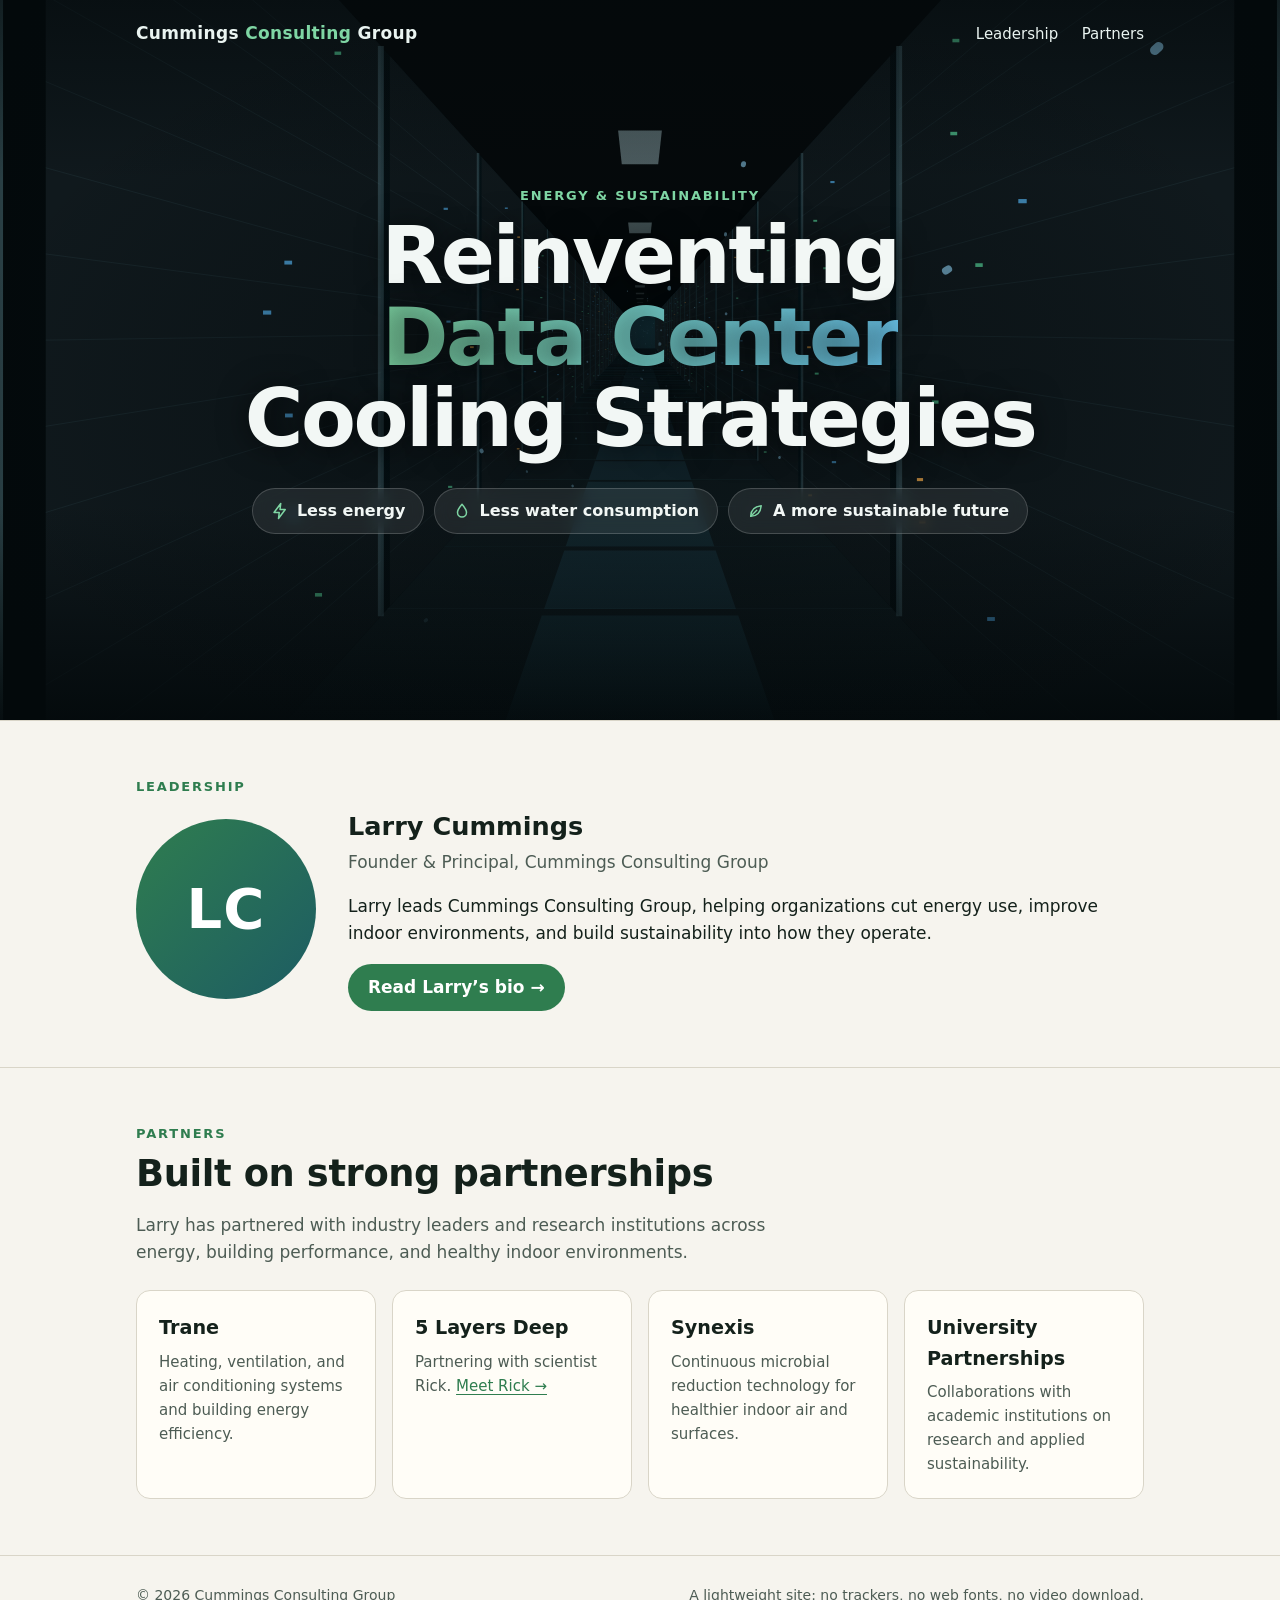
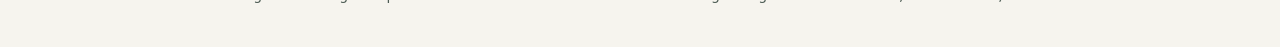
==== index.html @ 524c6b6d "Polish hero: line icons, shorter hero, dark-mode toggle tokens Swap emoji key-point markers for inli" ====
<!doctype html>
<html lang="en">
<head>
  <meta charset="utf-8">
  <meta name="viewport" content="width=device-width, initial-scale=1">
  <title>Cummings Consulting Group</title>
  <meta name="description" content="Cummings Consulting Group: reinventing data center cooling strategies for less energy, less water, and a more sustainable future. Led by Larry Cummings.">
  <meta name="theme-color" content="#2f7d4f">
  <link rel="icon" href="data:image/svg+xml,%3Csvg xmlns='http://www.w3.org/2000/svg' viewBox='0 0 32 32'%3E%3Ccircle cx='16' cy='16' r='14' fill='%232f7d4f'/%3E%3Cpath d='M9 20c6 0 12-4 14-12-8 1-14 6-14 12z' fill='%23fff'/%3E%3C/svg%3E">
  <link rel="stylesheet" href="styles.css">
</head>
<body>
  <header class="wrap top over">
    <a class="brand" href="index.html">Cummings <span>Consulting</span> Group</a>
    <nav>
      <a href="#leadership">Leadership</a>
      <a href="#partners">Partners</a>
    </nav>
  </header>

  <main>
    <section class="hero-full" aria-label="Introduction">
      <canvas id="aisle" aria-hidden="true"></canvas>
      <!-- To use real footage instead, add a file (e.g. hero.mp4, ideally under 3 MB) and uncomment:
      <video class="hero-media" autoplay muted loop playsinline preload="metadata" poster="hero-poster.jpg">
        <source src="hero.mp4" type="video/mp4">
      </video>
      -->
      <div class="hero-shade"></div>
      <div class="hero-copy wrap">
        <p class="eyebrow">Energy &amp; Sustainability</p>
        <h1>Reinventing <span class="hl">Data Center</span><br>Cooling Strategies</h1>
        <ul class="points">
          <li><svg viewBox="0 0 24 24" width="18" height="18" fill="none" stroke="currentColor" stroke-width="2" stroke-linecap="round" stroke-linejoin="round" aria-hidden="true"><path d="M13 2 4 14h7l-1 8 9-12h-7z"/></svg>Less energy</li>
          <li><svg viewBox="0 0 24 24" width="18" height="18" fill="none" stroke="currentColor" stroke-width="2" stroke-linecap="round" stroke-linejoin="round" aria-hidden="true"><path d="M12 3s-6 7-6 11a6 6 0 0 0 12 0c0-4-6-11-6-11z"/></svg>Less water consumption</li>
          <li><svg viewBox="0 0 24 24" width="18" height="18" fill="none" stroke="currentColor" stroke-width="2" stroke-linecap="round" stroke-linejoin="round" aria-hidden="true"><path d="M5 19c0-8 5-13 14-14-1 9-6 14-14 14z"/><path d="M5 19 13 11"/></svg>A more sustainable future</li>
        </ul>
      </div>
    </section>

    <section id="leadership">
      <div class="wrap">
        <p class="eyebrow">Leadership</p>
        <div class="leader">
          <div class="avatar" aria-hidden="true">LC</div>
          <div>
            <h3>Larry Cummings</h3>
            <p class="role">Founder &amp; Principal, Cummings Consulting Group</p>
            <p>Larry leads Cummings Consulting Group, helping organizations cut energy use, improve indoor environments, and build sustainability into how they operate.</p>
            <a class="btn" href="larry-cummings.html">Read Larry’s bio →</a>
          </div>
        </div>
      </div>
    </section>

    <section id="partners">
      <div class="wrap">
        <p class="eyebrow">Partners</p>
        <h2>Built on strong partnerships</h2>
        <p style="color:var(--muted);max-width:60ch;margin:0">Larry has partnered with industry leaders and research institutions across energy, building performance, and healthy indoor environments.</p>
        <div class="partners">
          <article class="partner">
            <h3>Trane</h3>
            <p>Heating, ventilation, and air conditioning systems and building energy efficiency.</p>
          </article>
          <article class="partner">
            <h3><a href="https://5layersdeep.com" target="_blank" rel="noopener">5 Layers Deep</a></h3>
            <p>Partnering with scientist Rick. <a href="https://5layersdeep.com" target="_blank" rel="noopener">Meet Rick →</a></p>
          </article>
          <article class="partner">
            <h3>Synexis</h3>
            <p>Continuous microbial reduction technology for healthier indoor air and surfaces.</p>
          </article>
          <article class="partner">
            <h3>University Partnerships</h3>
            <p>Collaborations with academic institutions on research and applied sustainability.</p>
          </article>
        </div>
      </div>
    </section>
  </main>

  <footer>
    <div class="wrap">
      <span>© 2026 Cummings Consulting Group</span>
      <span>A lightweight site: no trackers, no web fonts, no video download.</span>
    </div>
  </footer>
  <script src="hero.js" defer></script>
</body>
</html>
---- styles.css ----
/* Cummings Consulting Group — one stylesheet, system fonts, no external requests. */
:root {
  --bg: #f6f4ee;
  --ink: #14211b;
  --muted: #4d5c54;
  --line: #d9d5c8;
  --leaf: #2f7d4f;
  --sun: #e8a33d;
  --sky: #1d5c63;
  --card: #fffdf7;
  color-scheme: light dark;
}
@media (prefers-color-scheme: dark) {
  :root:not([data-theme="light"]) {
    --bg: #0e1613;
    --ink: #e9efe9;
    --muted: #a5b3ab;
    --line: #26332d;
    --leaf: #6cc28c;
    --sun: #f2b450;
    --sky: #6fb6bd;
    --card: #141f1a;
    color-scheme: dark;
  }
}
:root[data-theme="dark"] {
  --bg: #0e1613;
  --ink: #e9efe9;
  --muted: #a5b3ab;
  --line: #26332d;
  --leaf: #6cc28c;
  --sun: #f2b450;
  --sky: #6fb6bd;
  --card: #141f1a;
  color-scheme: dark;
}
* { box-sizing: border-box; }
html { scroll-behavior: smooth; }
body {
  margin: 0;
  background: var(--bg);
  color: var(--ink);
  font: 17px/1.6 ui-sans-serif, system-ui, -apple-system, "Segoe UI", Roboto, sans-serif;
}
a { color: var(--leaf); text-underline-offset: 3px; }
a:hover { color: var(--sky); }
.wrap { max-width: 1040px; margin: 0 auto; padding: 0 16px; }

header.top {
  display: flex; justify-content: space-between; align-items: center;
  padding: 20px 16px; gap: 16px;
}
.brand { font-weight: 700; letter-spacing: .02em; text-decoration: none; color: var(--ink); }
.brand span { color: var(--leaf); }
nav a { margin-left: 18px; text-decoration: none; color: var(--muted); font-size: 15px; }
nav a:hover { color: var(--ink); }

/* Hero: full-bleed animated aisle (canvas) or optional video */
header.top.over {
  position: absolute; top: 0; left: 0; right: 0; z-index: 3;
}
header.top.over .brand, header.top.over nav a { color: #eaf4f1; }
header.top.over .brand span { color: #7fd6a4; }
.hero-full {
  position: relative; min-height: 80vh; min-height: 80svh;
  display: grid; place-items: center; overflow: hidden;
  background: #03090b; color: #f2f7f5; border-top: 0; padding: 0;
}
#aisle, .hero-media, .hero-shade { position: absolute; inset: 0; width: 100%; height: 100%; }
.hero-media { object-fit: cover; }
.hero-shade {
  background:
    radial-gradient(ellipse at 50% 55%, rgba(3,9,11,.55) 0%, rgba(3,9,11,.15) 55%, rgba(3,9,11,0) 75%),
    linear-gradient(to bottom, rgba(3,9,11,.6) 0%, rgba(3,9,11,0) 25%, rgba(3,9,11,0) 70%, rgba(3,9,11,.9) 100%);
}
.hero-copy { position: relative; z-index: 2; text-align: center; padding-top: 60px; padding-bottom: 60px; }
.hero-copy .eyebrow { color: #7fd6a4; }
.hero-copy h1 {
  font-size: clamp(2.3rem, 7vw, 5rem); line-height: 1.02; margin: 8px 0 28px;
  letter-spacing: -0.03em; text-shadow: 0 2px 30px rgba(0,0,0,.6);
}
.hero-copy .hl {
  white-space: nowrap;
  background: linear-gradient(90deg, #7fd6a4, #6cc8ee);
  -webkit-background-clip: text; background-clip: text; color: transparent;
}
.points {
  list-style: none; padding: 0; margin: 0 auto;
  display: flex; flex-wrap: wrap; justify-content: center; gap: 10px;
}
.points li {
  background: rgba(255,255,255,.08); border: 1px solid rgba(255,255,255,.18);
  backdrop-filter: blur(8px); -webkit-backdrop-filter: blur(8px);
  border-radius: 999px; padding: 9px 18px; font-weight: 600; font-size: 16px;
}
.points li { display: inline-flex; align-items: center; gap: 8px; }
.points svg { color: #7fd6a4; flex: none; }
.partner h3 a { color: inherit; text-decoration: none; }
.partner h3 a:hover { color: var(--leaf); }

section { padding: 56px 0; border-top: 1px solid var(--line); }
.eyebrow {
  text-transform: uppercase; letter-spacing: .14em; font-size: 13px;
  color: var(--leaf); font-weight: 700; margin: 0 0 8px;
}
h2 { font-size: clamp(1.6rem, 3.6vw, 2.3rem); margin: 0 0 16px; letter-spacing: -0.01em; line-height: 1.15; }

/* Leader */
.leader { display: grid; grid-template-columns: 180px 1fr; gap: 32px; align-items: center; }
.avatar {
  width: 180px; height: 180px; border-radius: 50%;
  background: linear-gradient(135deg, var(--leaf), var(--sky));
  display: grid; place-items: center; color: #fff;
  font-size: 56px; font-weight: 700; letter-spacing: .02em;
}
.leader h3 { font-size: 1.6rem; margin: 0; }
.leader .role { color: var(--muted); margin: 2px 0 14px; }
.btn {
  display: inline-block; padding: 10px 20px; border-radius: 999px;
  background: var(--leaf); color: #fff; text-decoration: none; font-weight: 600;
}
.btn:hover { background: var(--sky); color: #fff; }

/* Partners */
.partners { display: grid; grid-template-columns: repeat(auto-fit, minmax(220px, 1fr)); gap: 16px; margin-top: 24px; }
.partner {
  background: var(--card); border: 1px solid var(--line); border-radius: 14px;
  padding: 22px; position: relative; overflow: hidden;
}
.partner h3 { margin: 0 0 6px; font-size: 1.2rem; }
.partner p { margin: 0; color: var(--muted); font-size: 15px; }

/* Bio page */
.bio { display: grid; grid-template-columns: 220px 1fr; gap: 40px; padding: 32px 0 56px; }
.bio .avatar { width: 220px; height: 220px; font-size: 68px; }
.bio h1 { font-size: clamp(2rem, 5vw, 3rem); margin: 0; letter-spacing: -0.02em; }
.bio .role { color: var(--muted); margin: 4px 0 24px; font-size: 1.1rem; }
.todo {
  border: 1px dashed var(--sun); border-radius: 10px; padding: 12px 16px;
  color: var(--muted); font-size: 15px; background: color-mix(in srgb, var(--sun) 8%, transparent);
}

footer { border-top: 1px solid var(--line); padding: 28px 0 40px; color: var(--muted); font-size: 14px; }
footer .wrap { display: flex; justify-content: space-between; flex-wrap: wrap; gap: 8px; }

@media (max-width: 640px) {
  .leader, .bio { grid-template-columns: 1fr; justify-items: start; }
  .avatar, .bio .avatar { width: 120px; height: 120px; font-size: 40px; }
  nav a { margin-left: 12px; }
}
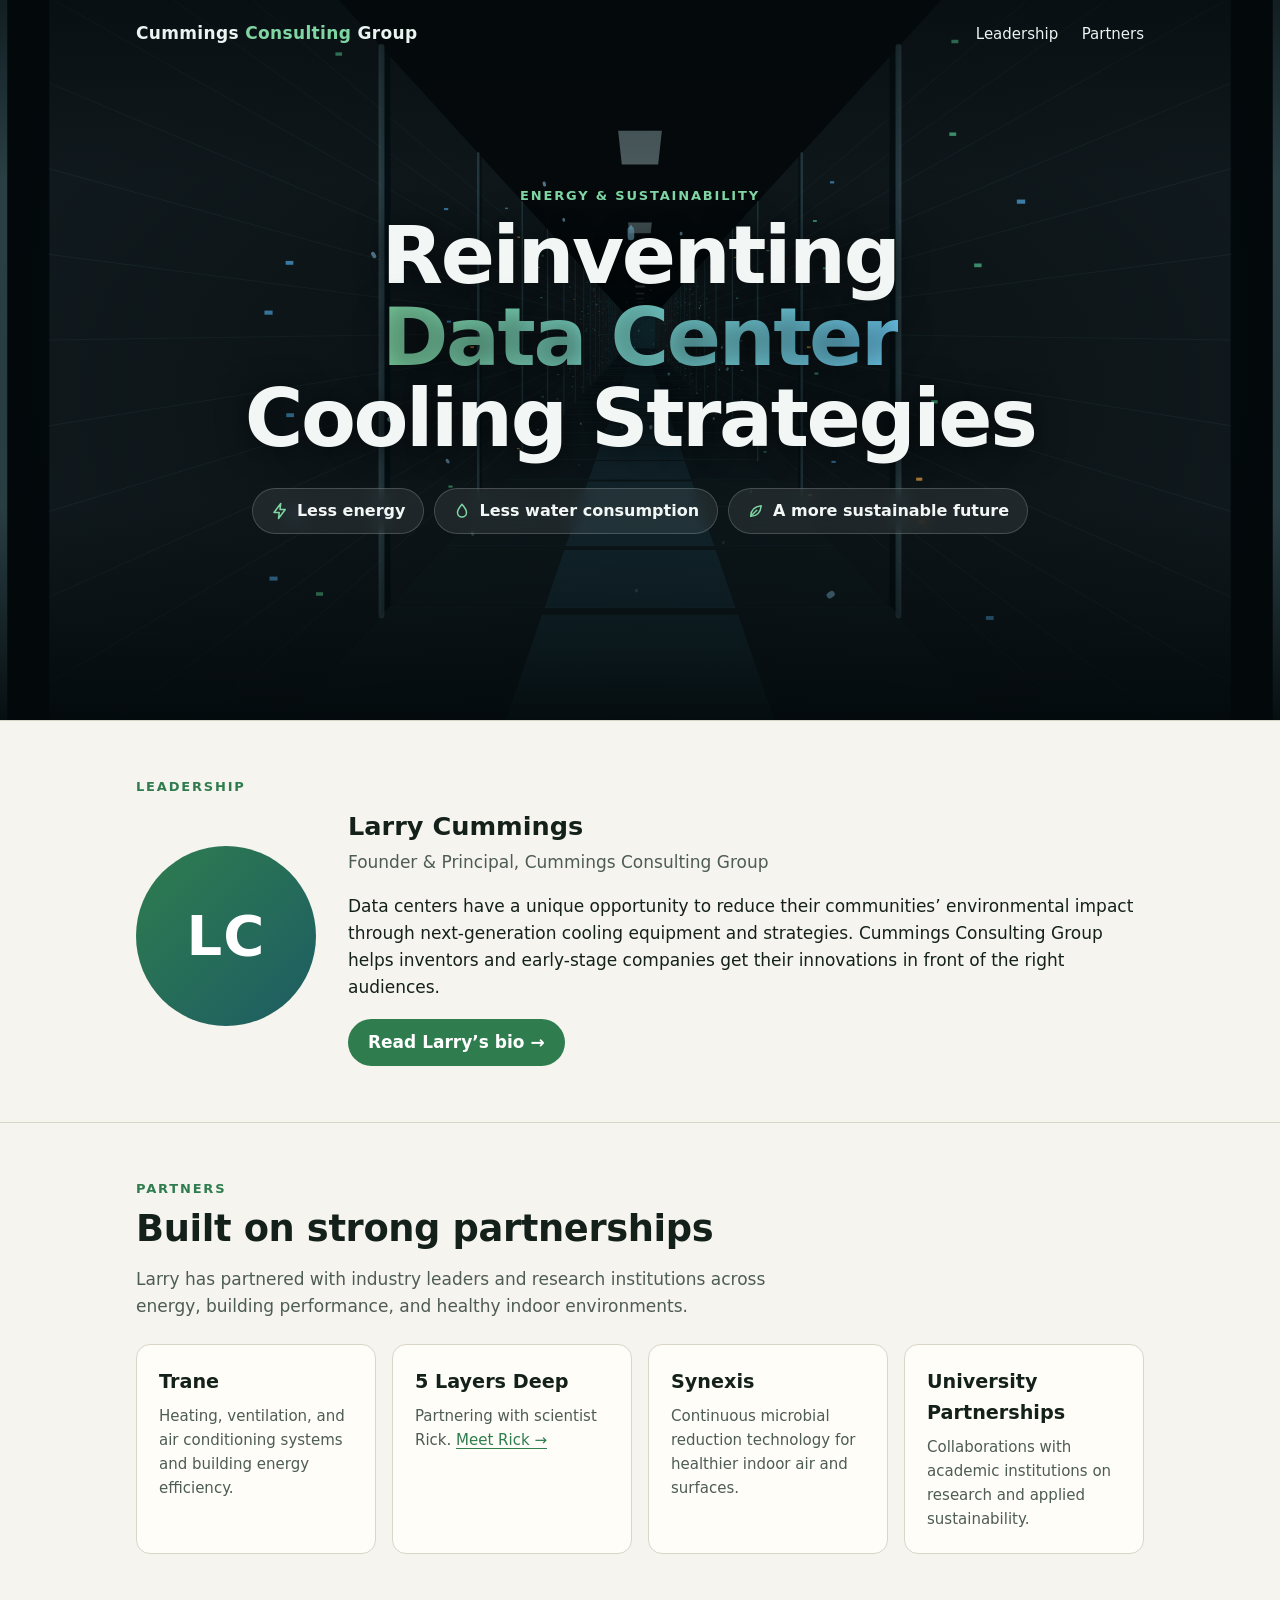
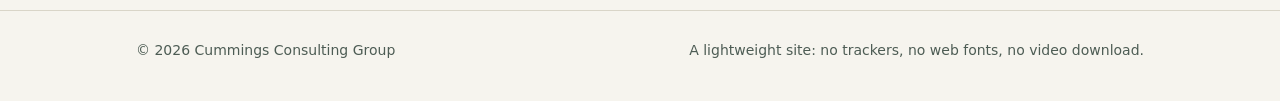
==== commit e3b9f6cb: "Update positioning copy from Sam's feedback Co-Authored-By: Claude Opus 5.5 <noreply@anthropic.com> " ====
--- a/index.html
+++ b/index.html
@@ -46,7 +46,7 @@
           <div>
             <h3>Larry Cummings</h3>
             <p class="role">Founder &amp; Principal, Cummings Consulting Group</p>
-            <p>Larry leads Cummings Consulting Group, helping organizations cut energy use, improve indoor environments, and build sustainability into how they operate.</p>
+            <p>Data centers have a unique opportunity to reduce their communities’ environmental impact through next-generation cooling equipment and strategies. Cummings Consulting Group helps inventors and early-stage companies get their innovations in front of the right audiences.</p>
             <a class="btn" href="larry-cummings.html">Read Larry’s bio →</a>
           </div>
         </div>
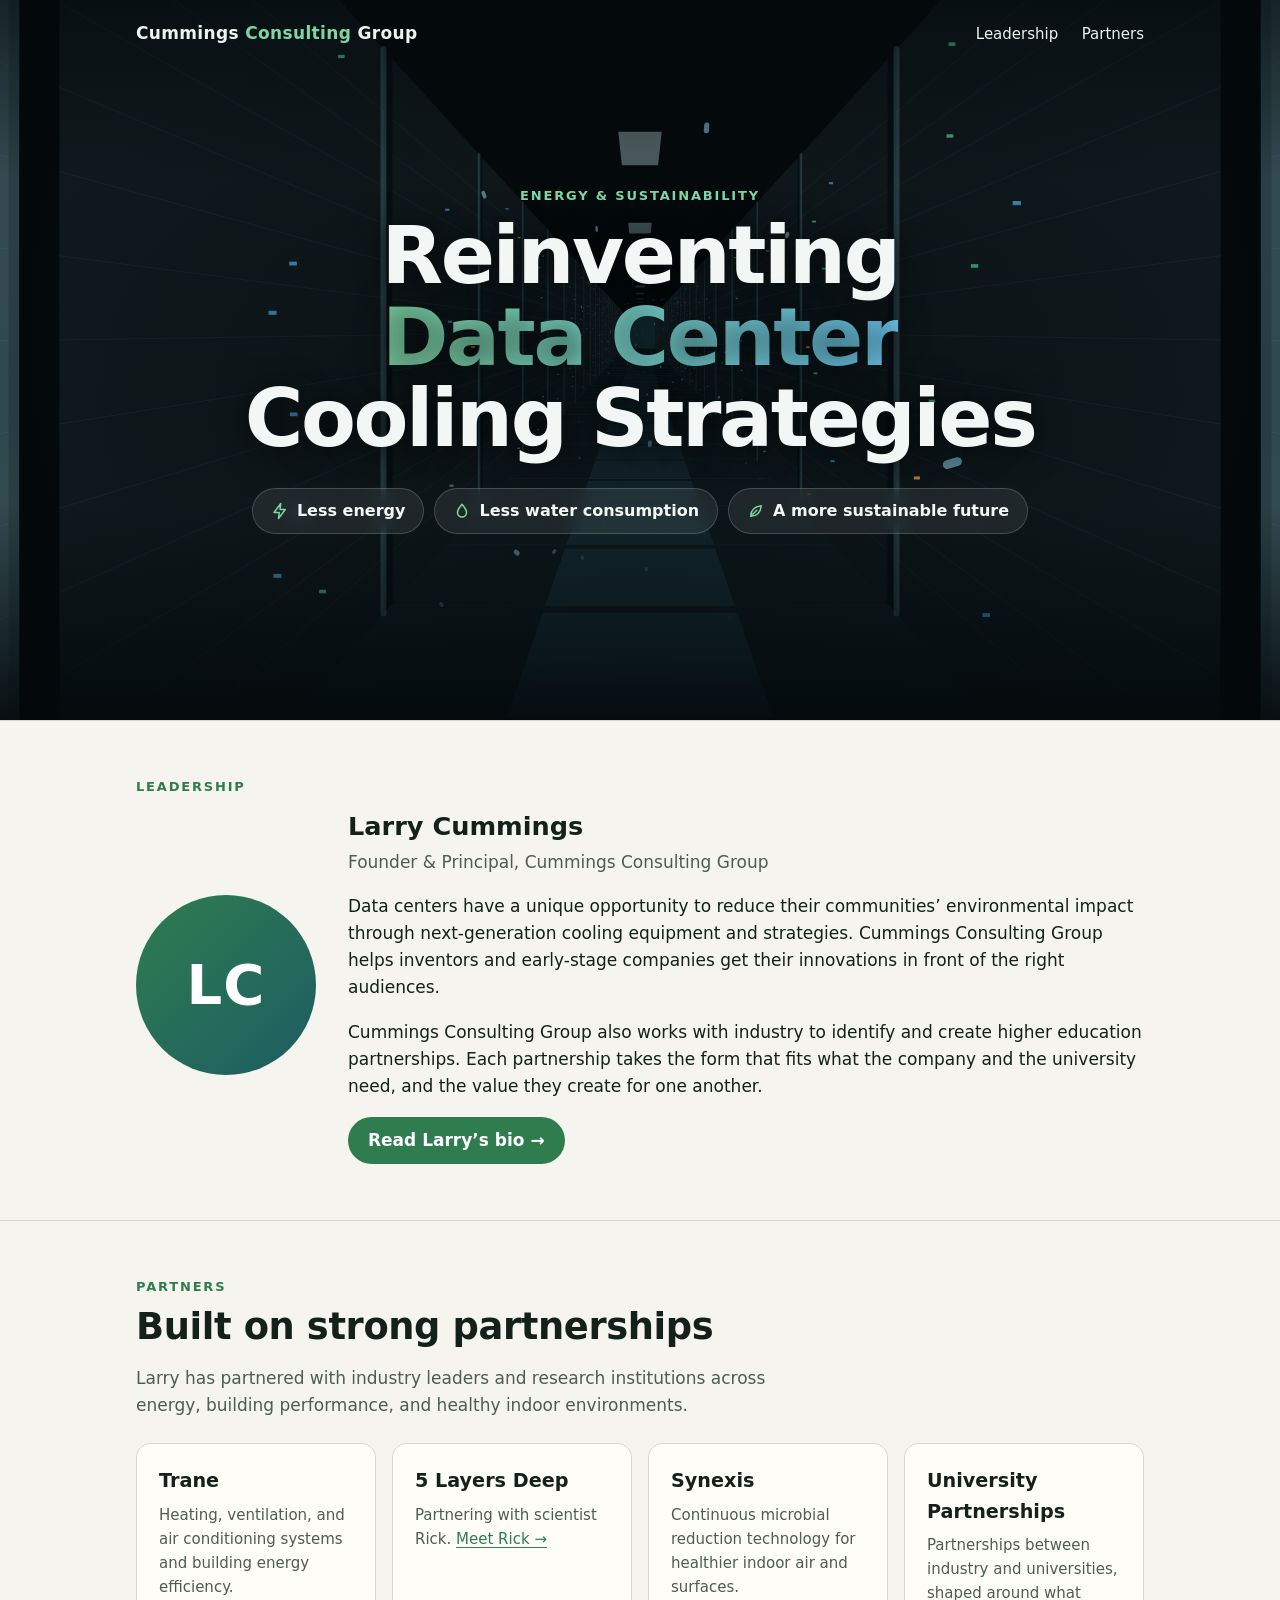
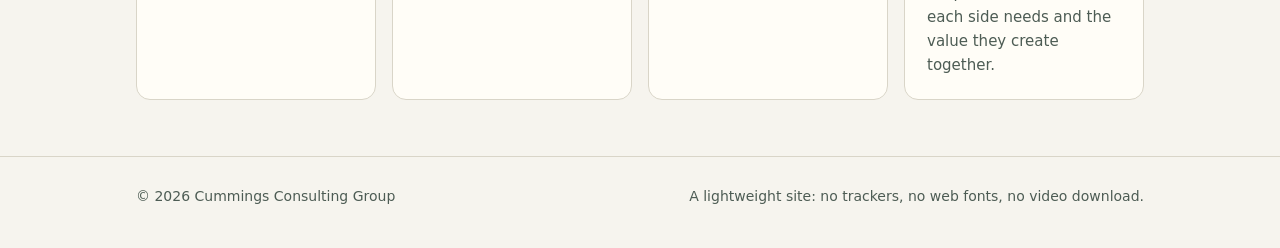
==== commit 93b0192e: "Add higher education partnerships copy from Sam's feedback Co-Authored-By: Claude Opus 5.5 <noreply@" ====
--- a/index.html
+++ b/index.html
@@ -47,6 +47,7 @@
             <h3>Larry Cummings</h3>
             <p class="role">Founder &amp; Principal, Cummings Consulting Group</p>
             <p>Data centers have a unique opportunity to reduce their communities’ environmental impact through next-generation cooling equipment and strategies. Cummings Consulting Group helps inventors and early-stage companies get their innovations in front of the right audiences.</p>
+            <p>Cummings Consulting Group also works with industry to identify and create higher education partnerships. Each partnership takes the form that fits what the company and the university need, and the value they create for one another.</p>
             <a class="btn" href="larry-cummings.html">Read Larry’s bio →</a>
           </div>
         </div>
@@ -73,7 +74,7 @@
           </article>
           <article class="partner">
             <h3>University Partnerships</h3>
-            <p>Collaborations with academic institutions on research and applied sustainability.</p>
+            <p>Partnerships between industry and universities, shaped around what each side needs and the value they create together.</p>
           </article>
         </div>
       </div>
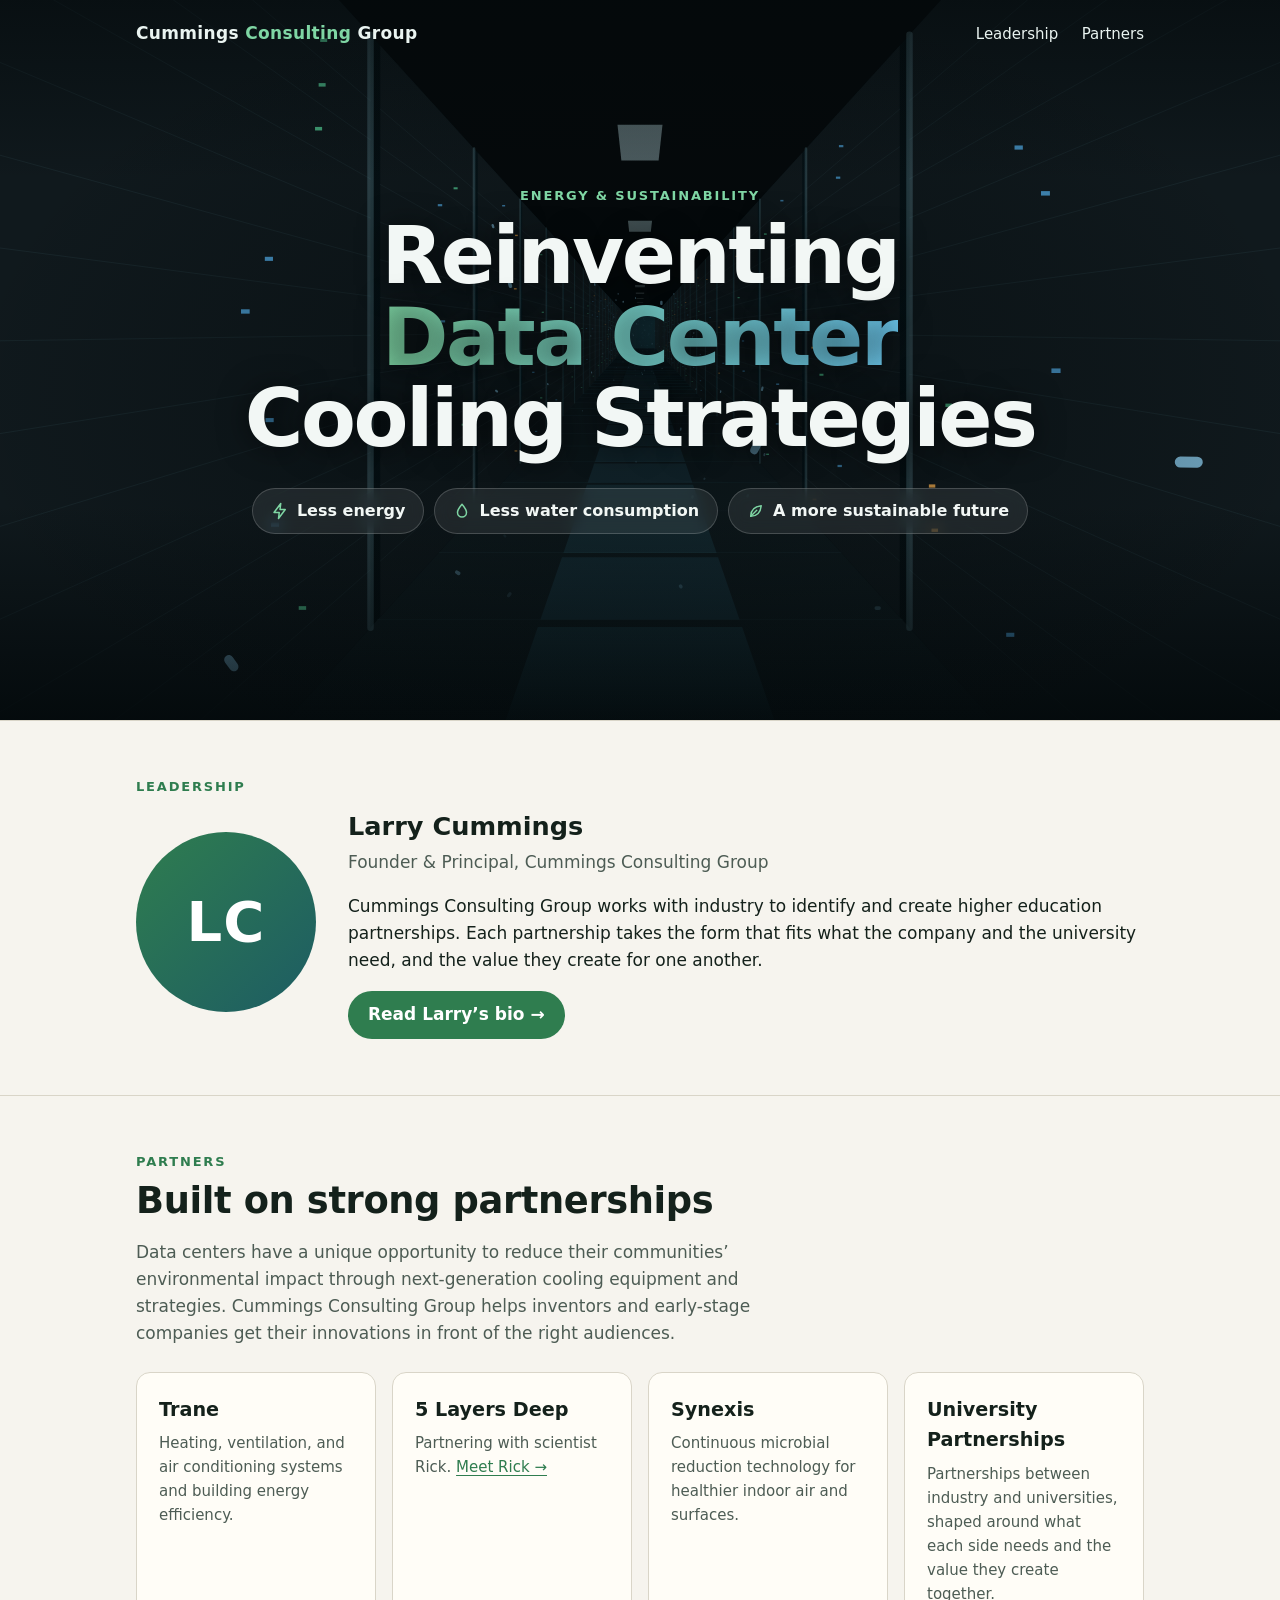
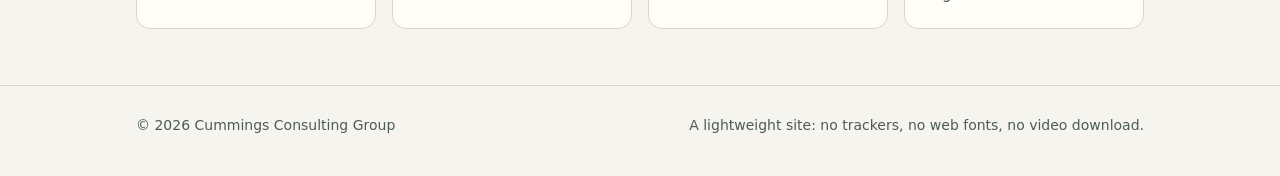
==== commit c9690505: "Move data center copy to Partners intro; university copy leads Larry's section Co-Authored-By: Claud" ====
--- a/index.html
+++ b/index.html
@@ -46,8 +46,7 @@
           <div>
             <h3>Larry Cummings</h3>
             <p class="role">Founder &amp; Principal, Cummings Consulting Group</p>
-            <p>Data centers have a unique opportunity to reduce their communities’ environmental impact through next-generation cooling equipment and strategies. Cummings Consulting Group helps inventors and early-stage companies get their innovations in front of the right audiences.</p>
-            <p>Cummings Consulting Group also works with industry to identify and create higher education partnerships. Each partnership takes the form that fits what the company and the university need, and the value they create for one another.</p>
+            <p>Cummings Consulting Group works with industry to identify and create higher education partnerships. Each partnership takes the form that fits what the company and the university need, and the value they create for one another.</p>
             <a class="btn" href="larry-cummings.html">Read Larry’s bio →</a>
           </div>
         </div>
@@ -58,7 +57,7 @@
       <div class="wrap">
         <p class="eyebrow">Partners</p>
         <h2>Built on strong partnerships</h2>
-        <p style="color:var(--muted);max-width:60ch;margin:0">Larry has partnered with industry leaders and research institutions across energy, building performance, and healthy indoor environments.</p>
+        <p style="color:var(--muted);max-width:60ch;margin:0">Data centers have a unique opportunity to reduce their communities’ environmental impact through next-generation cooling equipment and strategies. Cummings Consulting Group helps inventors and early-stage companies get their innovations in front of the right audiences.</p>
         <div class="partners">
           <article class="partner">
             <h3>Trane</h3>
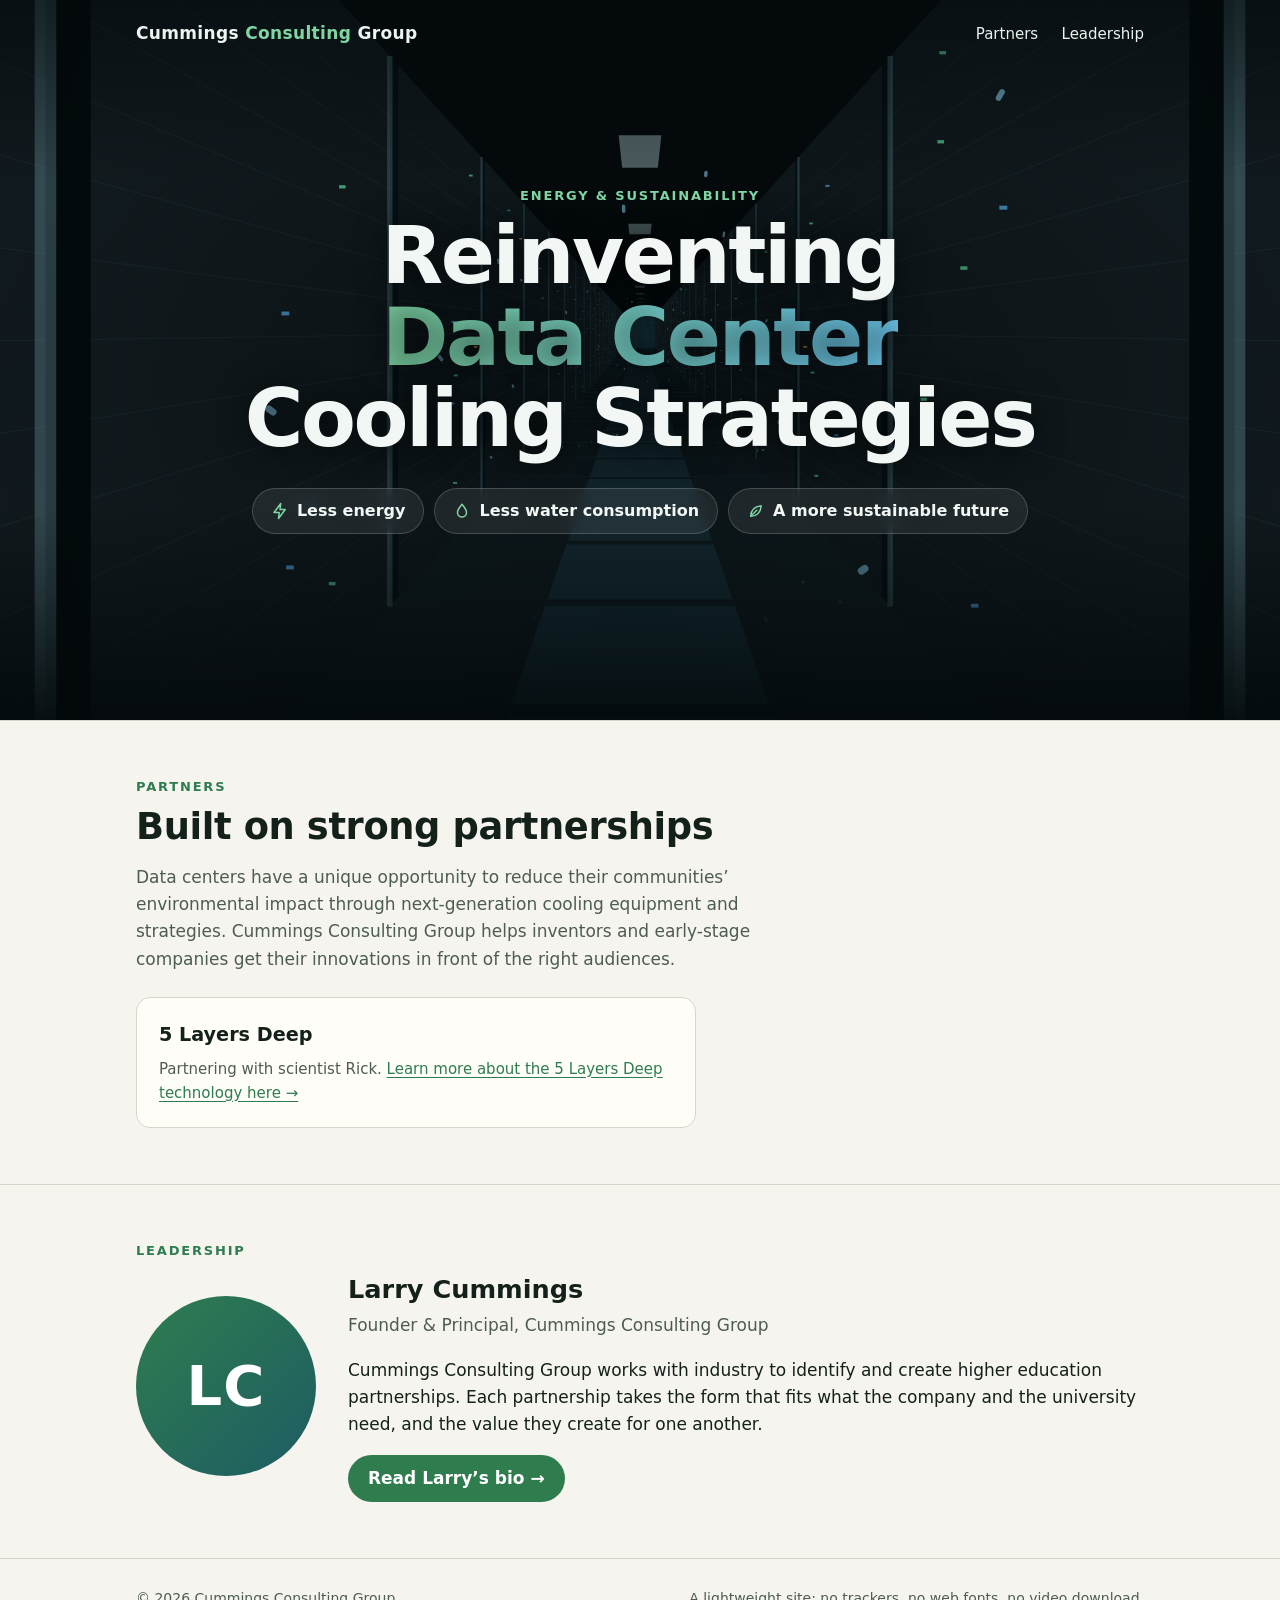
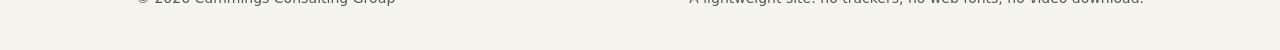
==== commit f849feed: "Put Partners before Leadership; keep only 5 Layers Deep Partners section now follows the hero, with " ====
--- a/index.html
+++ b/index.html
@@ -13,8 +13,8 @@
   <header class="wrap top over">
     <a class="brand" href="index.html">Cummings <span>Consulting</span> Group</a>
     <nav>
+      <a href="#partners">Partners</a>
       <a href="#leadership">Leadership</a>
-      <a href="#partners">Partners</a>
     </nav>
   </header>
 
@@ -38,6 +38,20 @@
       </div>
     </section>
 
+    <section id="partners">
+      <div class="wrap">
+        <p class="eyebrow">Partners</p>
+        <h2>Built on strong partnerships</h2>
+        <p style="color:var(--muted);max-width:60ch;margin:0">Data centers have a unique opportunity to reduce their communities’ environmental impact through next-generation cooling equipment and strategies. Cummings Consulting Group helps inventors and early-stage companies get their innovations in front of the right audiences.</p>
+        <div class="partners">
+          <article class="partner">
+            <h3><a href="https://5layersdeep.com" target="_blank" rel="noopener">5 Layers Deep</a></h3>
+            <p>Partnering with scientist Rick. <a href="https://5layersdeep.com" target="_blank" rel="noopener">Learn more about the 5 Layers Deep technology here →</a></p>
+          </article>
+        </div>
+      </div>
+    </section>
+
     <section id="leadership">
       <div class="wrap">
         <p class="eyebrow">Leadership</p>
@@ -52,32 +66,6 @@
         </div>
       </div>
     </section>
-
-    <section id="partners">
-      <div class="wrap">
-        <p class="eyebrow">Partners</p>
-        <h2>Built on strong partnerships</h2>
-        <p style="color:var(--muted);max-width:60ch;margin:0">Data centers have a unique opportunity to reduce their communities’ environmental impact through next-generation cooling equipment and strategies. Cummings Consulting Group helps inventors and early-stage companies get their innovations in front of the right audiences.</p>
-        <div class="partners">
-          <article class="partner">
-            <h3>Trane</h3>
-            <p>Heating, ventilation, and air conditioning systems and building energy efficiency.</p>
-          </article>
-          <article class="partner">
-            <h3><a href="https://5layersdeep.com" target="_blank" rel="noopener">5 Layers Deep</a></h3>
-            <p>Partnering with scientist Rick. <a href="https://5layersdeep.com" target="_blank" rel="noopener">Meet Rick →</a></p>
-          </article>
-          <article class="partner">
-            <h3>Synexis</h3>
-            <p>Continuous microbial reduction technology for healthier indoor air and surfaces.</p>
-          </article>
-          <article class="partner">
-            <h3>University Partnerships</h3>
-            <p>Partnerships between industry and universities, shaped around what each side needs and the value they create together.</p>
-          </article>
-        </div>
-      </div>
-    </section>
   </main>
 
   <footer>
--- a/styles.css
+++ b/styles.css
@@ -122,7 +122,7 @@
 .btn:hover { background: var(--sky); color: #fff; }
 
 /* Partners */
-.partners { display: grid; grid-template-columns: repeat(auto-fit, minmax(220px, 1fr)); gap: 16px; margin-top: 24px; }
+.partners { display: grid; grid-template-columns: repeat(auto-fit, minmax(220px, 1fr)); gap: 16px; margin-top: 24px; max-width: 560px; }
 .partner {
   background: var(--card); border: 1px solid var(--line); border-radius: 14px;
   padding: 22px; position: relative; overflow: hidden;
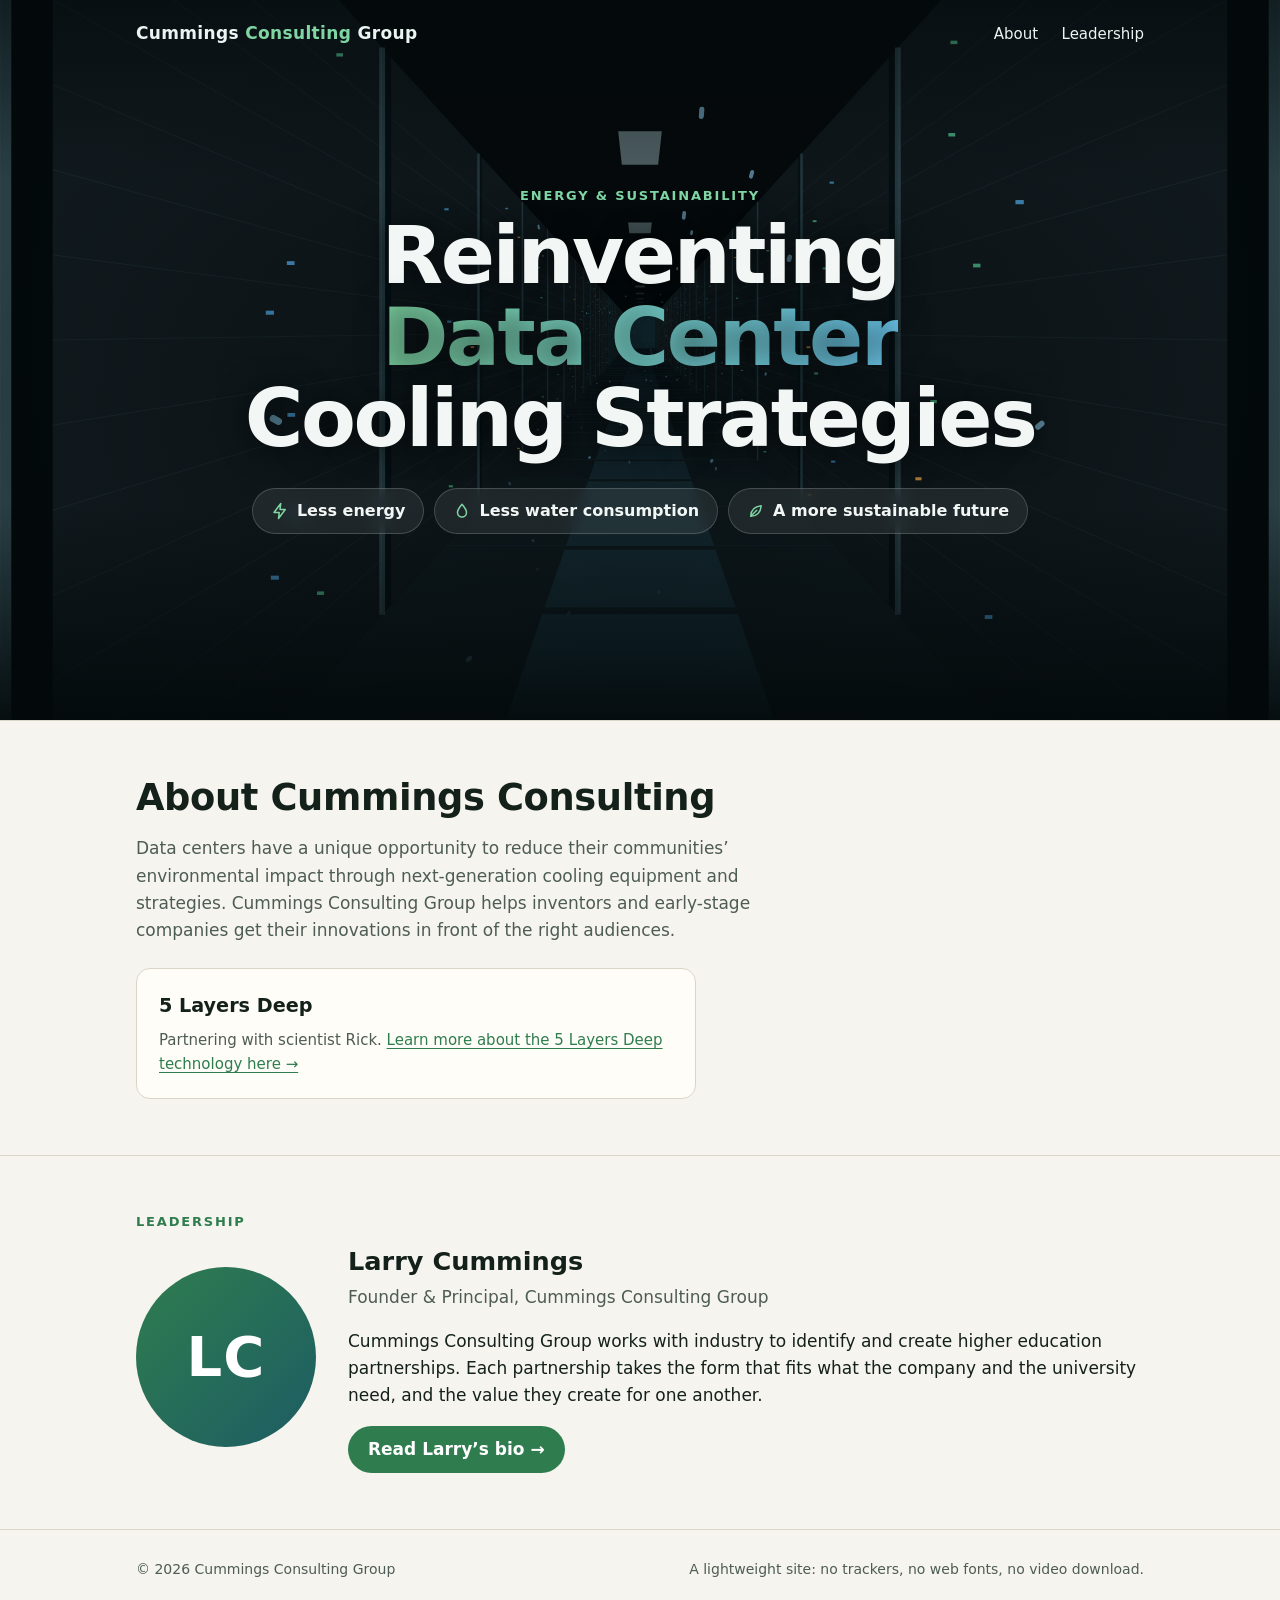
==== commit b590324f: "Rename Partners section to About Cummings Consulting Co-Authored-By: Claude Opus 5.5 <noreply@anthro" ====
--- a/index.html
+++ b/index.html
@@ -13,7 +13,7 @@
   <header class="wrap top over">
     <a class="brand" href="index.html">Cummings <span>Consulting</span> Group</a>
     <nav>
-      <a href="#partners">Partners</a>
+      <a href="#partners">About</a>
       <a href="#leadership">Leadership</a>
     </nav>
   </header>
@@ -40,8 +40,7 @@
 
     <section id="partners">
       <div class="wrap">
-        <p class="eyebrow">Partners</p>
-        <h2>Built on strong partnerships</h2>
+        <h2>About Cummings Consulting</h2>
         <p style="color:var(--muted);max-width:60ch;margin:0">Data centers have a unique opportunity to reduce their communities’ environmental impact through next-generation cooling equipment and strategies. Cummings Consulting Group helps inventors and early-stage companies get their innovations in front of the right audiences.</p>
         <div class="partners">
           <article class="partner">
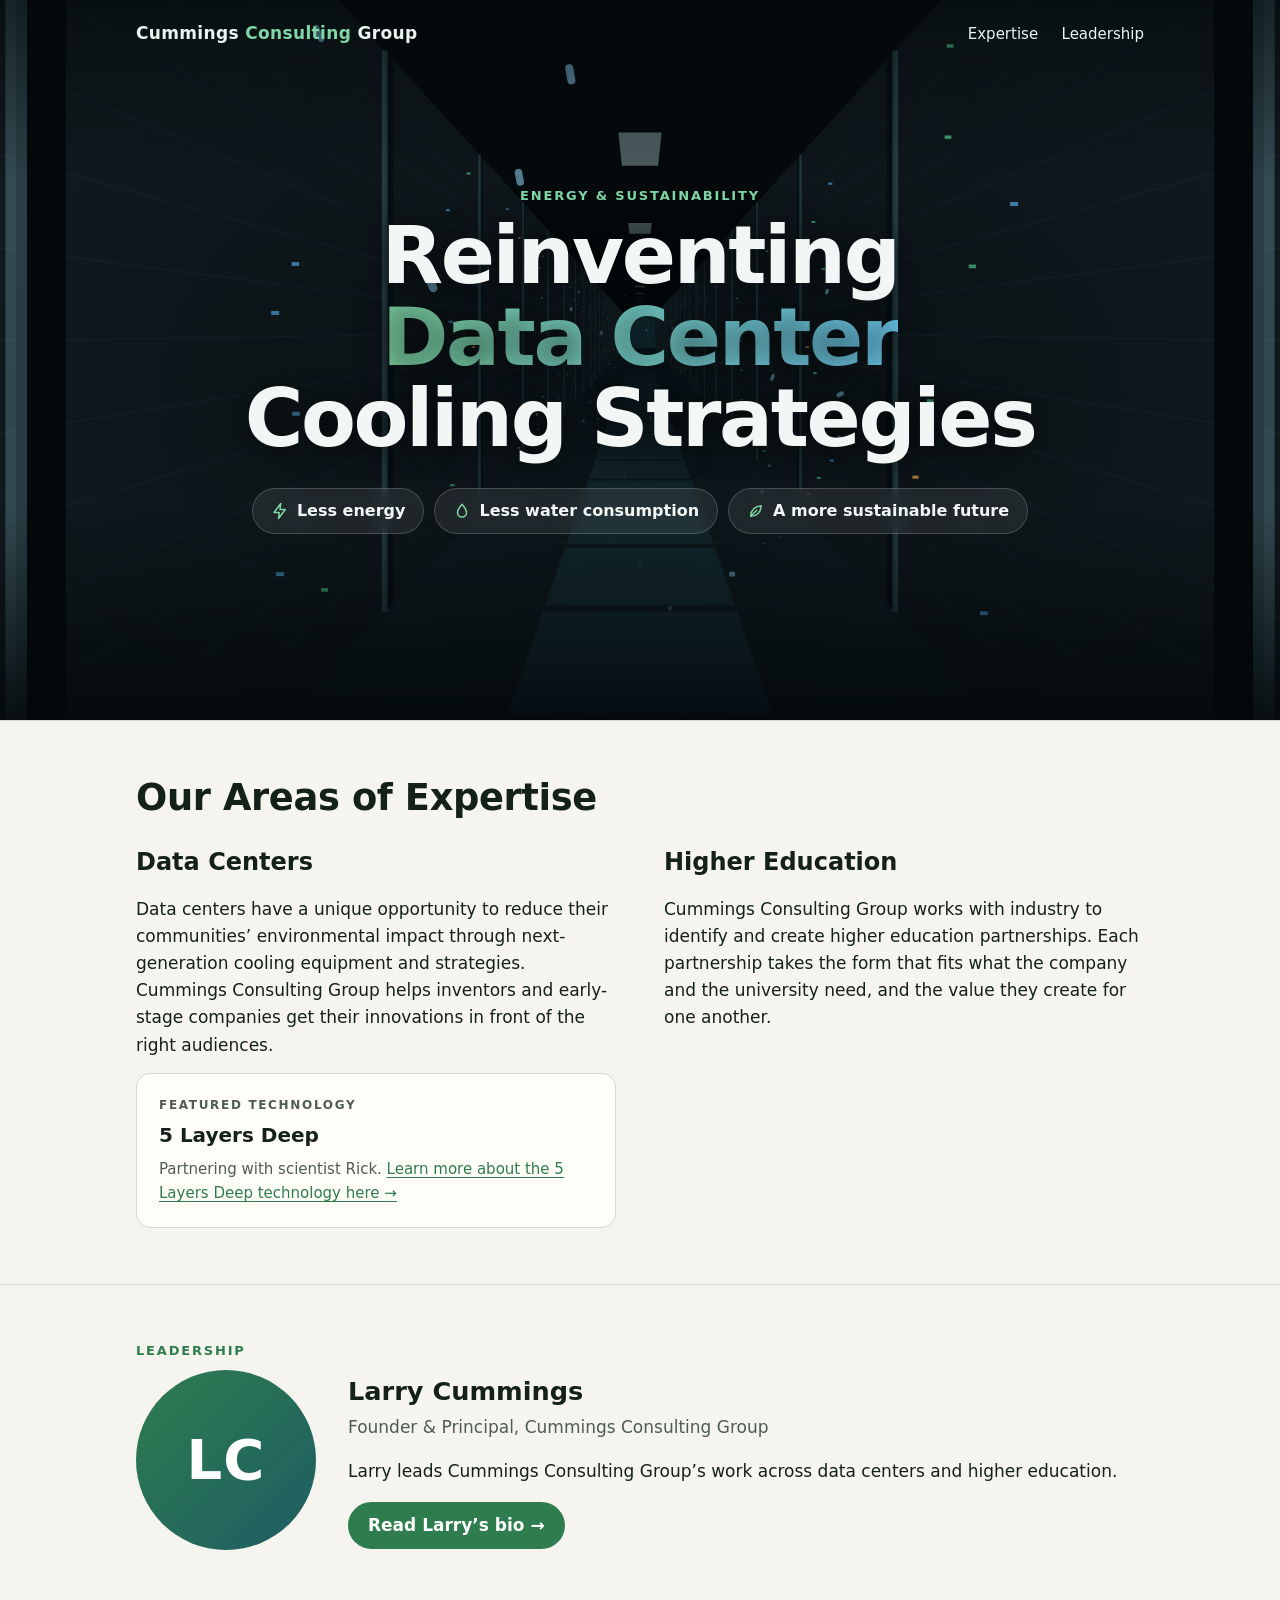
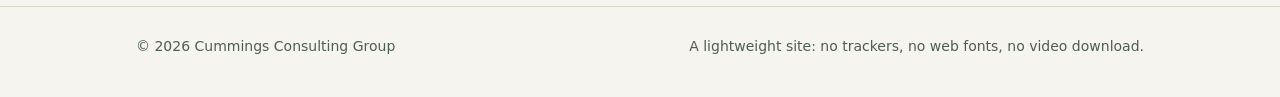
==== commit 7cb0954b: "Replace About section with Our Areas of Expertise Two areas: Data Centers (featuring 5 Layers Deep) " ====
--- a/index.html
+++ b/index.html
@@ -13,7 +13,7 @@
   <header class="wrap top over">
     <a class="brand" href="index.html">Cummings <span>Consulting</span> Group</a>
     <nav>
-      <a href="#partners">About</a>
+      <a href="#expertise">Expertise</a>
       <a href="#leadership">Leadership</a>
     </nav>
   </header>
@@ -38,14 +38,22 @@
       </div>
     </section>
 
-    <section id="partners">
+    <section id="expertise">
       <div class="wrap">
-        <h2>About Cummings Consulting</h2>
-        <p style="color:var(--muted);max-width:60ch;margin:0">Data centers have a unique opportunity to reduce their communities’ environmental impact through next-generation cooling equipment and strategies. Cummings Consulting Group helps inventors and early-stage companies get their innovations in front of the right audiences.</p>
-        <div class="partners">
-          <article class="partner">
-            <h3><a href="https://5layersdeep.com" target="_blank" rel="noopener">5 Layers Deep</a></h3>
-            <p>Partnering with scientist Rick. <a href="https://5layersdeep.com" target="_blank" rel="noopener">Learn more about the 5 Layers Deep technology here →</a></p>
+        <h2>Our Areas of Expertise</h2>
+        <div class="areas">
+          <article class="area">
+            <h3>Data Centers</h3>
+            <p>Data centers have a unique opportunity to reduce their communities’ environmental impact through next-generation cooling equipment and strategies. Cummings Consulting Group helps inventors and early-stage companies get their innovations in front of the right audiences.</p>
+            <div class="partner">
+              <p class="eyebrow">Featured technology</p>
+              <h4><a href="https://5layersdeep.com" target="_blank" rel="noopener">5 Layers Deep</a></h4>
+              <p>Partnering with scientist Rick. <a href="https://5layersdeep.com" target="_blank" rel="noopener">Learn more about the 5 Layers Deep technology here →</a></p>
+            </div>
+          </article>
+          <article class="area">
+            <h3>Higher Education</h3>
+            <p>Cummings Consulting Group works with industry to identify and create higher education partnerships. Each partnership takes the form that fits what the company and the university need, and the value they create for one another.</p>
           </article>
         </div>
       </div>
@@ -59,7 +67,7 @@
           <div>
             <h3>Larry Cummings</h3>
             <p class="role">Founder &amp; Principal, Cummings Consulting Group</p>
-            <p>Cummings Consulting Group works with industry to identify and create higher education partnerships. Each partnership takes the form that fits what the company and the university need, and the value they create for one another.</p>
+            <p>Larry leads Cummings Consulting Group’s work across data centers and higher education.</p>
             <a class="btn" href="larry-cummings.html">Read Larry’s bio →</a>
           </div>
         </div>
--- a/styles.css
+++ b/styles.css
@@ -95,8 +95,8 @@
 }
 .points li { display: inline-flex; align-items: center; gap: 8px; }
 .points svg { color: #7fd6a4; flex: none; }
-.partner h3 a { color: inherit; text-decoration: none; }
-.partner h3 a:hover { color: var(--leaf); }
+.partner h4 a { color: inherit; text-decoration: none; }
+.partner h4 a:hover { color: var(--leaf); }
 
 section { padding: 56px 0; border-top: 1px solid var(--line); }
 .eyebrow {
@@ -122,12 +122,16 @@
 .btn:hover { background: var(--sky); color: #fff; }
 
 /* Partners */
-.partners { display: grid; grid-template-columns: repeat(auto-fit, minmax(220px, 1fr)); gap: 16px; margin-top: 24px; max-width: 560px; }
+.areas { display: grid; grid-template-columns: repeat(auto-fit, minmax(min(100%, 320px), 1fr)); gap: 40px 48px; margin-top: 24px; align-items: start; }
+.area { display: grid; gap: 14px; min-width: 0; }
+.area h3 { margin: 0; font-size: 1.5rem; }
+.area > p { margin: 0; }
 .partner {
   background: var(--card); border: 1px solid var(--line); border-radius: 14px;
   padding: 22px; position: relative; overflow: hidden;
 }
-.partner h3 { margin: 0 0 6px; font-size: 1.2rem; }
+.partner h4 { margin: 0 0 6px; font-size: 1.25rem; }
+.partner .eyebrow { font-size: 12px; margin-bottom: 4px; }
 .partner p { margin: 0; color: var(--muted); font-size: 15px; }
 
 /* Bio page */
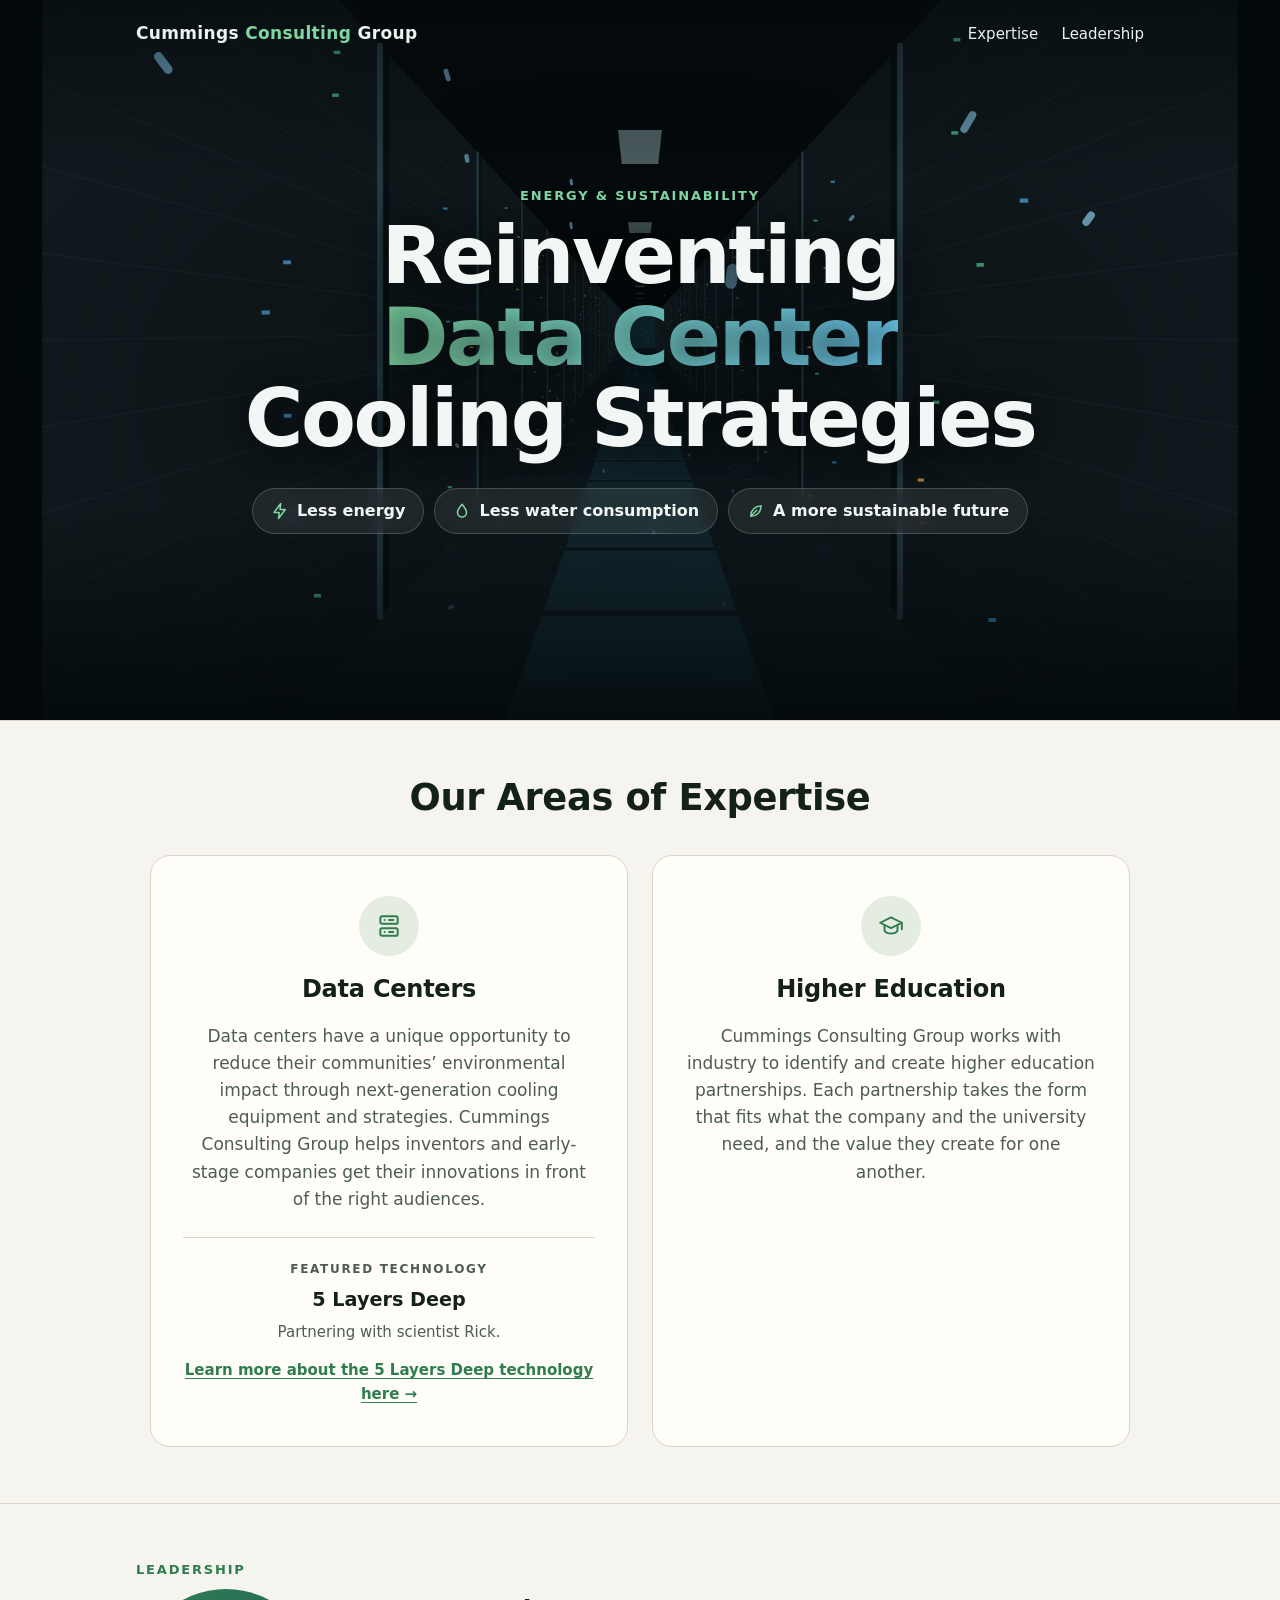
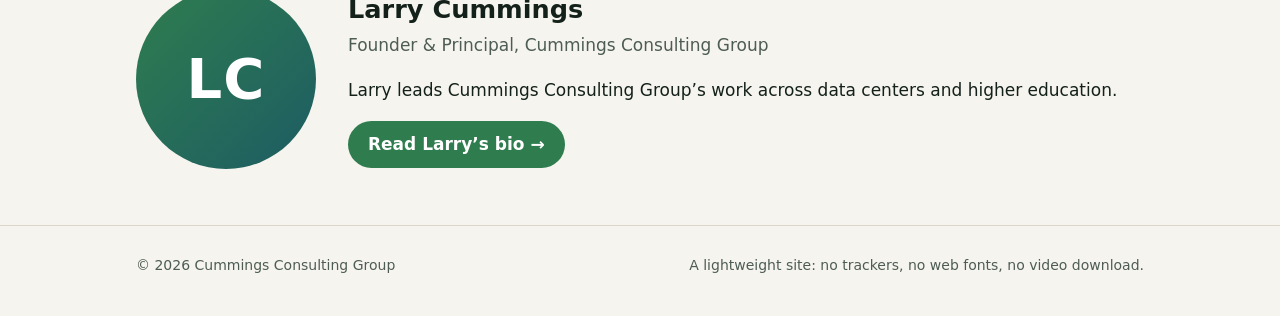
==== commit 55c78074: "Center and restyle Our Areas of Expertise as matching cards Centered title, two equal cards with ico" ====
--- a/index.html
+++ b/index.html
@@ -40,18 +40,21 @@
 
     <section id="expertise">
       <div class="wrap">
-        <h2>Our Areas of Expertise</h2>
+        <h2 class="section-title">Our Areas of Expertise</h2>
         <div class="areas">
           <article class="area">
+            <span class="area-icon" aria-hidden="true"><svg viewBox="0 0 24 24" width="26" height="26" fill="none" stroke="currentColor" stroke-width="1.8" stroke-linecap="round" stroke-linejoin="round"><rect x="4" y="3" width="16" height="7" rx="1.5"/><rect x="4" y="14" width="16" height="7" rx="1.5"/><path d="M8 6.5h.01M8 17.5h.01M12 6.5h4M12 17.5h4"/></svg></span>
             <h3>Data Centers</h3>
             <p>Data centers have a unique opportunity to reduce their communities’ environmental impact through next-generation cooling equipment and strategies. Cummings Consulting Group helps inventors and early-stage companies get their innovations in front of the right audiences.</p>
-            <div class="partner">
+            <div class="feature">
               <p class="eyebrow">Featured technology</p>
               <h4><a href="https://5layersdeep.com" target="_blank" rel="noopener">5 Layers Deep</a></h4>
-              <p>Partnering with scientist Rick. <a href="https://5layersdeep.com" target="_blank" rel="noopener">Learn more about the 5 Layers Deep technology here →</a></p>
+              <p>Partnering with scientist Rick.</p>
+              <a class="feature-link" href="https://5layersdeep.com" target="_blank" rel="noopener">Learn more about the 5 Layers Deep technology here →</a>
             </div>
           </article>
           <article class="area">
+            <span class="area-icon" aria-hidden="true"><svg viewBox="0 0 24 24" width="26" height="26" fill="none" stroke="currentColor" stroke-width="1.8" stroke-linecap="round" stroke-linejoin="round"><path d="M2 9l10-5 10 5-10 5z"/><path d="M6 11v5c0 1.5 3 3 6 3s6-1.5 6-3v-5"/><path d="M22 9v6"/></svg></span>
             <h3>Higher Education</h3>
             <p>Cummings Consulting Group works with industry to identify and create higher education partnerships. Each partnership takes the form that fits what the company and the university need, and the value they create for one another.</p>
           </article>
--- a/styles.css
+++ b/styles.css
@@ -95,8 +95,6 @@
 }
 .points li { display: inline-flex; align-items: center; gap: 8px; }
 .points svg { color: #7fd6a4; flex: none; }
-.partner h4 a { color: inherit; text-decoration: none; }
-.partner h4 a:hover { color: var(--leaf); }
 
 section { padding: 56px 0; border-top: 1px solid var(--line); }
 .eyebrow {
@@ -122,17 +120,32 @@
 .btn:hover { background: var(--sky); color: #fff; }
 
 /* Partners */
-.areas { display: grid; grid-template-columns: repeat(auto-fit, minmax(min(100%, 320px), 1fr)); gap: 40px 48px; margin-top: 24px; align-items: start; }
-.area { display: grid; gap: 14px; min-width: 0; }
-.area h3 { margin: 0; font-size: 1.5rem; }
-.area > p { margin: 0; }
-.partner {
-  background: var(--card); border: 1px solid var(--line); border-radius: 14px;
-  padding: 22px; position: relative; overflow: hidden;
+.section-title { text-align: center; margin-bottom: 36px; text-wrap: balance; }
+.areas {
+  display: grid; grid-template-columns: repeat(auto-fit, minmax(min(100%, 340px), 1fr));
+  gap: 24px; max-width: 980px; margin: 0 auto; align-items: stretch;
 }
-.partner h4 { margin: 0 0 6px; font-size: 1.25rem; }
-.partner .eyebrow { font-size: 12px; margin-bottom: 4px; }
-.partner p { margin: 0; color: var(--muted); font-size: 15px; }
+.area {
+  display: flex; flex-direction: column; align-items: center; gap: 14px; min-width: 0;
+  text-align: center; background: var(--card); border: 1px solid var(--line);
+  border-radius: 20px; padding: 40px 32px;
+}
+.area h3 { margin: 0; font-size: 1.5rem; letter-spacing: -0.01em; }
+.area > p { margin: 0; max-width: 46ch; color: var(--muted); }
+.area-icon {
+  display: grid; place-items: center; width: 60px; height: 60px; border-radius: 50%;
+  color: var(--leaf); background: color-mix(in srgb, var(--leaf) 12%, transparent);
+}
+.feature {
+  margin-top: 10px; padding-top: 22px; border-top: 1px solid var(--line);
+  display: flex; flex-direction: column; align-items: center; gap: 4px; width: 100%;
+}
+.feature .eyebrow { font-size: 12px; margin: 0; }
+.feature h4 { margin: 2px 0 0; font-size: 1.2rem; }
+.feature h4 a { color: inherit; text-decoration: none; }
+.feature h4 a:hover { color: var(--leaf); }
+.feature p { margin: 0; color: var(--muted); font-size: 15px; }
+.feature-link { margin-top: 10px; font-weight: 600; font-size: 15px; }
 
 /* Bio page */
 .bio { display: grid; grid-template-columns: 220px 1fr; gap: 40px; padding: 32px 0 56px; }
